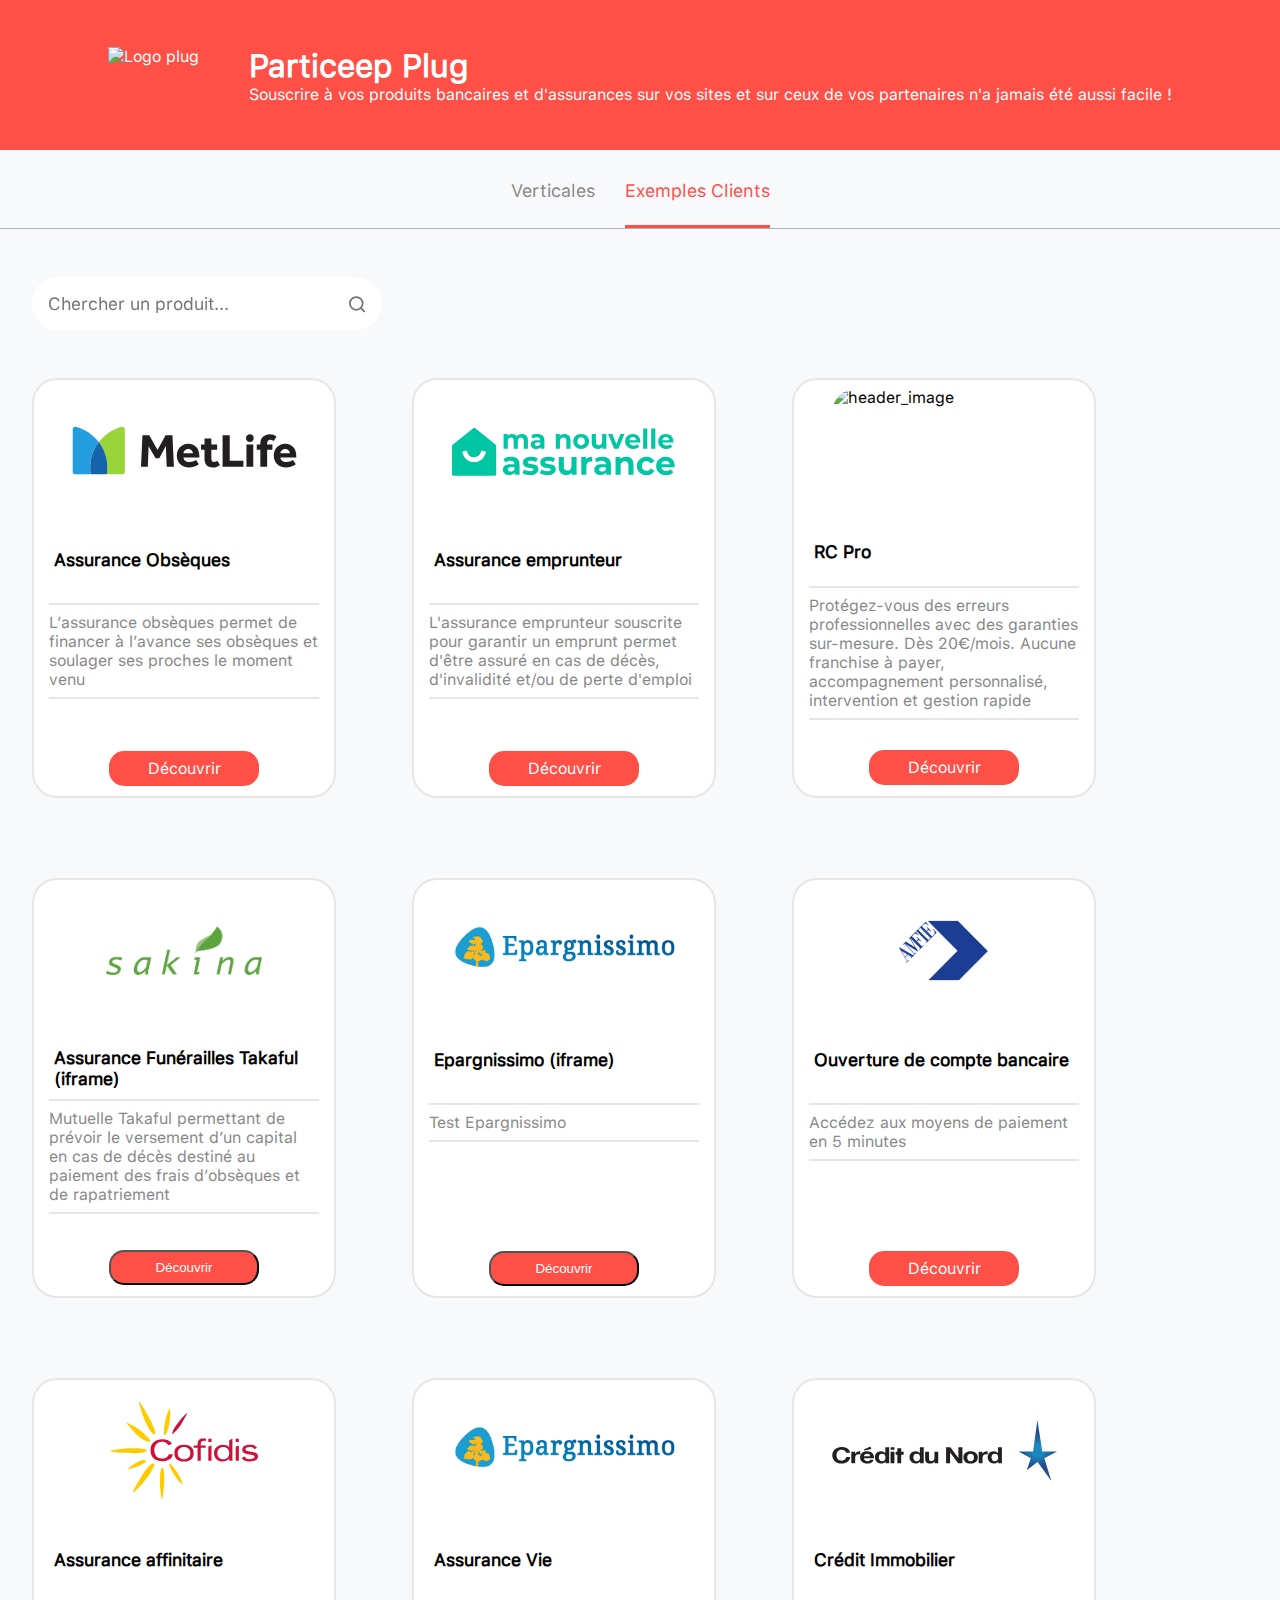
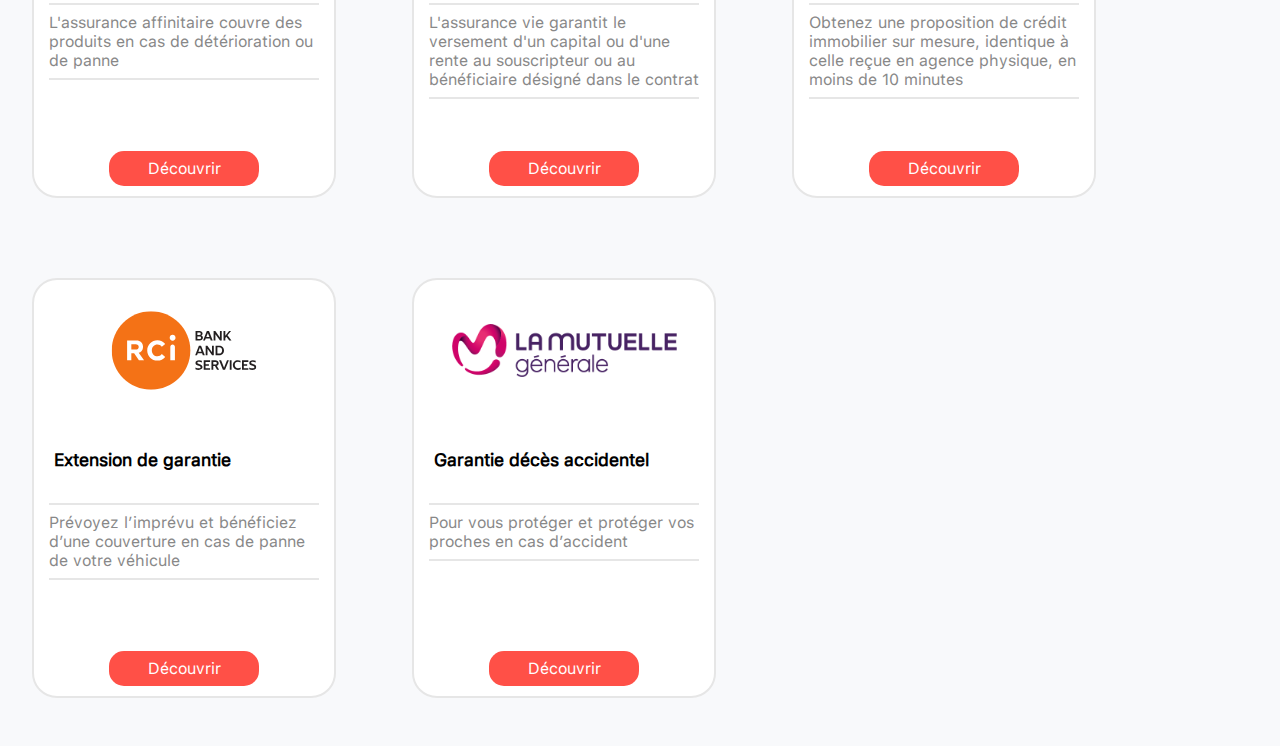
==== clients.html @ 8903a79f "update-epargnisimo-iframe" ====
<!DOCTYPE html>
<html lang="fr">

<head>
    <meta charset="UTF-8">
    <meta http-equiv="X-UA-Compatible" content="IE=edge">
    <meta name="viewport" content="width=device-width, initial-scale=1.0">
    <link rel="stylesheet" href="style.css">
    <!-- Google Tag Manager -->
    <script>(function (w, d, s, l, i) {
            w[l] = w[l] || []; w[l].push({
                'gtm.start':
                    new Date().getTime(), event: 'gtm.js'
            }); var f = d.getElementsByTagName(s)[0],
                j = d.createElement(s), dl = l != 'dataLayer' ? '&l=' + l : ''; j.async = true; j.src =
                    'https://www.googletagmanager.com/gtm.js?id=' + i + dl; f.parentNode.insertBefore(j, f);
        })(window, document, 'script', 'dataLayer', 'GTM-K5F97CJ');</script>
    <script>(function (w, d, s, l, i) {
            w[l] = w[l] || []; w[l].push({
                'gtm.start':
                    new Date().getTime(), event: 'gtm.js'
            }); var f = d.getElementsByTagName(s)[0],
                j = d.createElement(s), dl = l != 'dataLayer' ? '&l=' + l : ''; j.async = true; j.src =
                    'https://www.googletagmanager.com/gtm.js?id=' + i + dl; f.parentNode.insertBefore(j, f);
        })(window, document, 'script', 'dataLayer', 'GTM-NXRGBB3');</script>
    <!-- End Google Tag Manager -->
    <link rel="icon" type="image/png" href="img/favicon-16x16.png" sizes="16x16">
    <link rel="icon" type="image/png" href="img/favicon-32x32.png" sizes="32x32">
    <link rel="icon" type="image/png" href="img/apple-touch-icon.png" sizes="180x180">
    <title>Particeep Plug</title>
</head>

<body>
    <header>
        <img src="img/Plug-2-Full-Blanc.svg" alt="Logo plug" class="logo">
        <div class="text-header">
            <h1>Particeep Plug</h1>
            <p>Souscrire à vos produits bancaires et d'assurances sur vos sites et sur ceux de vos partenaires n'a
                jamais
                été aussi facile !</p>
        </div>
    </header>
    <div class="tab">
        <a href="index.html">Verticales</a>
        <a href="clients.html" class="active-tab">Exemples Clients</a>
    </div>
    <div class="config-container">
        <div class="config-resizer">
            <input type="text" placeholder="Chercher un produit..." class="search">
        </div>
    </div>
    <div class="content">
        <div class="card">
            <img src="img/MetLife_logo.svg" alt="header_image" class="header-card">
            <h2 class="title-card">Assurance Obsèques</h2>
            <p class="content-card">L’assurance obsèques permet de financer à l’avance ses obsèques et soulager ses
                proches le moment venu</p>
            <a href="https://test-sub.particeep.com/subscription/plug/82b18086-37d3-4c8b-9838-a4cc86f9363c/36778f28-e216-439f-a7c2-0859e55e2952/new"
                target="_blank" class="button-card">Découvrir</a>
        </div>
        <div class="card">
            <img src="img/logo_mna.svg" alt="header_image" class="header-card">
            <h2 class="title-card">Assurance emprunteur</h2>
            <p class="content-card">L'assurance emprunteur souscrite pour garantir un emprunt permet d'être assuré en
                cas de décès, d'invalidité et/ou de perte d'emploi</p>
            <a href="https://test-sub.particeep.com/subscription/plug/82b18086-37d3-4c8b-9838-a4cc86f9363c/2b0032b0-a1f9-40a5-9c42-0fefa5172ec2/new"
                target="_blank" class="button-card">Découvrir</a>
        </div>
        <div class="card">
            <img src="https://api.particeep.com/document/56507fc9-eb04-4c3a-9e1c-c9c30a5ae0c5" alt="header_image"
                class="header-card">
            <h2 class="title-card">RC Pro</h2>
            <p class="content-card">Protégez-vous des erreurs professionnelles avec des garanties sur-mesure. Dès
                20€/mois. Aucune franchise à payer, accompagnement personnalisé, intervention et gestion rapide</p>
            <a href="https://test-sub.particeep.com/subscription/plug/82b18086-37d3-4c8b-9838-a4cc86f9363c/d9457b28-472c-4696-97cc-5064b09aee83/new"
                target="_blank" class="button-card">Découvrir</a>
        </div>
        <div class="card">
            <img src="img/sakina-01.png" alt="header_image" class="header-card">
            <h2 class="title-card">Assurance Funérailles Takaful (iframe) </h2>
            <p class="content-card">Mutuelle Takaful permettant de prévoir le versement d’un capital en cas de décès
                destiné au paiement des frais d’obsèques et de rapatriement</p>
            <script>
                var ptc_plug_extra_data = { "031f12d3-cf23-4fe2-b2db-f4a1da4d1d2e_first_name": "Solene",
                "da85038b-d52c-4ce5-a837-774de086c538_last_name" : "Tordeur"
                 }
            </script>
            <button id="pcp-plug-button-39f42304-a16a-4b0e-a07c-261ddcea2b14" class="button-card">Découvrir</button>
            <script async
                src="https://test-sub.particeep.com/subscription/plug/82b18086-37d3-4c8b-9838-a4cc86f9363c/39f42304-a16a-4b0e-a07c-261ddcea2b14/script"></script>
        </div>
        <div class="card">
            <img src="img/logo-Epargnissimo-2.png" alt="header_image" class="header-card">
            <h2 class="title-card">Epargnissimo (iframe) </h2>
            <p class="content-card">Test Epargnissimo</p>
            <button id="pcp-plug-button-7df202e1-5822-48fb-9f99-190528dc5618/prod_life-32f7eb44-0f9a-4d0e-8ebb-d6cca0e9c2a2" class="button-card">Découvrir</button>
            <script async src="https://test-sub-life.particeep.com/subscription/plug/7df202e1-5822-48fb-9f99-190528dc5618/prod_life-32f7eb44-0f9a-4d0e-8ebb-d6cca0e9c2a2/script"></script>
        </div>
        <div class="card">
            <img src="img/logo-amfie.png" alt="header_image" class="header-card">
            <h2 class="title-card">Ouverture de compte bancaire</h2>
            <p class="content-card">Accédez aux moyens de paiement en 5 minutes</p>
            <a href="https://test-sub.particeep.com/subscription/plug/82b18086-37d3-4c8b-9838-a4cc86f9363c/169707bd-5d35-482e-b03e-1c77e151abe0/new"
                target="_blank" class="button-card">Découvrir</a>
        </div>
        <div class="card">
            <img src="img/Logo_Cofidis.svg" alt="header_image" class="header-card">
            <h2 class="title-card">Assurance affinitaire</h2>
            <p class="content-card">L'assurance affinitaire couvre des produits en cas de détérioration ou de panne</p>
            <a href="https://test-sub.particeep.com/subscription/plug/82b18086-37d3-4c8b-9838-a4cc86f9363c/166e5ad8-dc10-465a-a9fc-6ff2f69bed4d/new"
                target="_blank" class="button-card">Découvrir</a>
        </div>
        <div class="card">
            <img src="img/logo-Epargnissimo-2.png" alt="header_image" class="header-card">
            <h2 class="title-card">Assurance Vie</h2>
            <p class="content-card">L'assurance vie garantit le versement d'un capital ou d'une rente au souscripteur ou
                au bénéficiaire désigné dans le contrat</p>
            <a href="https://test-sub-life.particeep.com/subscription/plug/7df202e1-5822-48fb-9f99-190528dc5618/prod_life-32f7eb44-0f9a-4d0e-8ebb-d6cca0e9c2a2/new"
                target="_blank" class="button-card">Découvrir</a>
        </div>
        <div class="card">
            <img src="img/credit_du_nord.svg" alt="header_image" class="header-card">
            <h2 class="title-card">Crédit Immobilier</h2>
            <p class="content-card">Obtenez une proposition de crédit immobilier sur mesure, identique à celle reçue en
                agence physique, en moins de 10 minutes</p>
            <a href="https://test-sub.particeep.com/subscription/plug/82b18086-37d3-4c8b-9838-a4cc86f9363c/00995de7-bae7-4f63-b74e-c85edb05074a/new"
                target="_blank" class="button-card">Découvrir</a>
        </div>
        <div class="card">
            <img src="img/RCI_Banque-Logo.svg" alt="header_image" class="header-card">
            <h2 class="title-card">Extension de garantie</h2>
            <p class="content-card">Prévoyez l’imprévu et bénéficiez d’une couverture en cas de panne de votre véhicule
            </p>
            <a href="https://test-sub.particeep.com/subscription/plug/cb6d188b-b7b7-42f2-a3e0-f1405723c8d9/deea5437-df6f-42a5-9d3f-e830c723d39b/new"
                target="_blank" class="button-card">Découvrir</a>
        </div>
        <div class="card">
            <img src="img/poseo.svg" alt="header_image" class="header-card">
            <h2 class="title-card">Garantie décès accidentel</h2>
            <p class="content-card">Pour vous protéger et protéger vos proches en cas d’accident</p>
            <a href="https://test-sub.particeep.com/subscription/plug/82b18086-37d3-4c8b-9838-a4cc86f9363c/f88f4252-3ed5-49c0-9a29-32414690a2e3/new"
                target="_blank" class="button-card">Découvrir</a>
        </div>
    </div>
    <script src="js/jquery-3.6.0.slim.min.js"></script>
    <script src="js/script.js"></script>
</body>

</html>
---- style.css ----
@font-face {
    font-family: 'sf-pro';
    src:    url('./font/SF-Pro-Text-Bold.otf');
    src:    url('./font/SF-Pro-Text-Medium.otf');
    src:    url('./font/SF-Pro-Text-Regular.otf');
    font-display: fallback;
  }

:root {
    --font-primary : 'sf-pro', -apple-system, BlinkMacSystemFont, sans-serif;
    --primary-color : #FF5047;
    --main-font-color : #888;
}

* {
    padding: 0;
    margin: 0;
}

body {
    background-color: #F8F9FB;
    font-family: var(--font-primary);
}

header {
    background-color: var(--primary-color);
    color: white;
    height: 150px;
    padding-left: 50px;
    padding-right: 50px;
    display: -webkit-box;
    display: -ms-flexbox;
    display: flex;
    justify-items: center;
    -webkit-box-align: center;
        -ms-flex-align: center;
            align-items: center;
    -webkit-box-pack: center;
        -ms-flex-pack: center;
            justify-content: center;

}

.logo {
    height: 57px;
    display: block;
    margin-right: 50px;
}

.text-header {
    display: -webkit-box;
    display: -ms-flexbox;
    display: flex;
    -webkit-box-pack: center;
        -ms-flex-pack: center;
            justify-content: center;
    -webkit-box-orient: vertical;
    -webkit-box-direction: normal;
        -ms-flex-direction: column;
            flex-direction: column;
}

.tab {
    background-color: #F8F9FB;
    border-bottom: 1px solid #AEB4BE;
    display: flex;
    justify-content: center;
    align-items: center;
    font-size: large;
    padding: 5px 0 0 0;
}

.tab a {
    text-decoration: none;
    padding: 0;
    height: 70px;
    display: flex;
    align-items: center;
    justify-content: center;
    color: var(--main-font-color);
    border-bottom: 3px solid #F8F9FB;
    transition: all 0.3s ease;
}

.tab a:hover {
    border-bottom: 3px solid var(--main-font-color);
}

.active-tab{
    border-bottom: 3px solid var(--primary-color) !important;
    color: var(--primary-color) !important;
}

.tab > a:nth-child(1){
    margin-right: 15px;
}

.tab > a:nth-child(2){
    margin-left: 15px;
}

.config-container {
    background-color: #F8F9FB;
    position: sticky;
    top: -1px;
    z-index: 100;
}

.config-resizer {
    max-width: 1600px;
    justify-content: space-between;
    align-items: center;
    display: flex;
    flex-wrap: wrap;
    margin: auto;
    padding : 0 2rem;
}

.chip-container {
    width: 60%;
    display: flex;
    align-items: center;
    justify-content: space-between;
    flex-wrap: wrap;
}

.config-container.isSticky {
    -webkit-box-shadow: 0 6px 18px 0 rgb(0 0 0 / 10%);
            box-shadow: 0 6px 18px 0 rgb(0 0 0 / 10%);
}

input[type="checkbox"] {
    display: none;
}
  
  input[type="checkbox"] + label {
    -webkit-transition: all 500ms ease;
    transition: all 500ms ease;
    font-size: 18px;
    cursor: pointer;
    border-radius: 50px;
    background-color: #fff;
    border:solid 2px var(--main-font-color);
    padding: 0.5rem 2rem;
    display: inline-block;
    -moz-user-select: -moz-none;
    -webkit-user-select: none;
    -ms-user-select: none;
    user-select: none;
    color: var(--main-font-color);
    margin: 5px 0;
  }
  
  
  input[type="checkbox"]:checked + label {
    -webkit-transition: all 500ms ease;
    transition: all 500ms ease;
    background-color: var(--primary-color); color: white; border-color:var(--primary-color);
  }
  

.search {
    display: block;
    margin: auto;
    background: none;
    border: none;
    margin: 3rem 0;
    padding: 1rem;
    border-radius: 30px;
    -webkit-transition: all 200ms ease-in-out;
    -o-transition: all 200ms ease-in-out;
    transition: all 200ms ease-in-out;
}

input[type="text"]{
    font-family: var(--font-primary);
    font-size: 1.1rem;
    color: var(--main-font-color);
    width: 350px;
   -webkit-box-sizing: border-box;
    box-sizing:        border-box;
    background-color: white;
    background-image: url("img/Loupe.svg");
    background-repeat: no-repeat;
    background-size: 1.1rem 1.1rem;
    background-position-y: center;
    background-position-x: calc(100% - 1rem);
    -webkit-filter: grayscale(100%);
            filter: grayscale(100%);
}

input[type="text"]:focus{
    -webkit-filter: grayscale(0%);
            filter: grayscale(0%);
}

.search:focus {
    outline: none;
    -webkit-box-shadow: 0 6px 18px 0 rgb(0 0 0 / 10%);
            box-shadow: 0 6px 18px 0 rgb(0 0 0 / 10%);
}

.category-divider {
    max-width: 1600px;
    width: 100%;
    height: 30px;
    margin: auto;
    display: block;
    font-size: larger;
    color: var(--main-font-color);
    border-bottom: 2px solid var(--main-font-color);
    margin-bottom: 4rem;
}

.content {
    display: -ms-grid;
    display: grid;
    max-width: 1600px;
    grid-template-columns: repeat(auto-fit, minmax(200px, 300px));
    grid-auto-rows: auto;
    place-items: center start;
    grid-gap: 5rem;
    padding : 0 2rem;
    margin: auto;
    margin-bottom: 3rem;
    /* -webkit-box-pack: space-between;
        -ms-flex-pack: space-between;
            justify-content: space-between; */
}

.card {
    display: -ms-grid;
    display: grid;
    grid-auto-columns: auto;
    -ms-grid-rows: 125px 1.1rem 0.5fr 2.5rem;
    grid-template-rows: 125px 1.1rem 0.5fr 2.5rem;
    width: 100%;
    height: 400px;
    background-color: white;
    border-radius: 25px;
    -ms-flex-line-pack: justify;
        align-content: space-between;
    border: 2px solid #e6e6e6;
    padding: 0.5rem 0;
    -webkit-transition: all 200ms ease-in-out;
    -o-transition: all 200ms ease-in-out;
    transition: all 200ms ease-in-out;
}

.card-vertical {
    -ms-grid-rows: 100px 1.1rem 2.5rem;
    grid-template-rows: 125px 1.1rem 2.5rem;
    height: 250px;
    text-align: center;
}

.card:hover{
    -webkit-box-shadow: 0 6px 18px 0 rgb(0 0 0 / 10%);
            box-shadow: 0 6px 18px 0 rgb(0 0 0 / 10%);
    -webkit-transform: translateY(-6px);
        -ms-transform: translateY(-6px);
            transform: translateY(-6px);
}

.hide-card {
    display: none;
}

.header-card {
    margin: auto;
    height: 125px;
    /* Passer en 100% si object-fit =  cover */
    width: 75%;
    /* Passer en cover lorsqu'on mettra des vrais images et pas des logos */
    -o-object-fit: contain;
       object-fit: contain;
    border-radius: 25px 25px 0 0;
}

.title-card{
    font-size: 1.1rem;
    margin: 0 20px;
}

.content-card{
    color: var(--main-font-color);
    margin-left: 15px;
    margin-right: 15px;
    border-top: 2px solid #e6e6e6;
    border-bottom: 2px solid #e6e6e6; 
    -ms-flex-item-align: start; 
        -ms-grid-row-align: start; 
        align-self: start;
    padding: 0.5rem 0;
}

.button-card{
    background: var(--primary-color);
    color: white;
    width: 150px;
    text-align: center;
    padding-top: 0.5rem;
    padding-bottom: 0.5rem;
    border-radius: 15px;
    cursor: pointer;
    -ms-flex-item-align: center;
        -ms-grid-row-align: center;
        align-self: center;
    -ms-grid-column-align: center;
        justify-self: center;
    -webkit-transition: all ease-in-out 200ms;
    -o-transition: all ease-in-out 200ms;
    transition: all ease-in-out 200ms;
    text-decoration: none;
}

.button-card:hover{
    background-color: white;
    color: var(--primary-color);
    border: 2px solid var(--primary-color)
}

.soon-card {
    margin: auto;
    color: black;
    font-size: 1.1rem;
    font-weight: 800;
}

@media (max-width: 600px) {
    .text-header {
        display: none;
    }

    .logo {
        margin-right: unset;
    }

    input[type="text"]{
        width: 250px;
    }
}

@media (max-width: 1100px) {
    .chip-container {
        display: none;
    }

    .config-resizer {
        justify-content: center;
    }
}
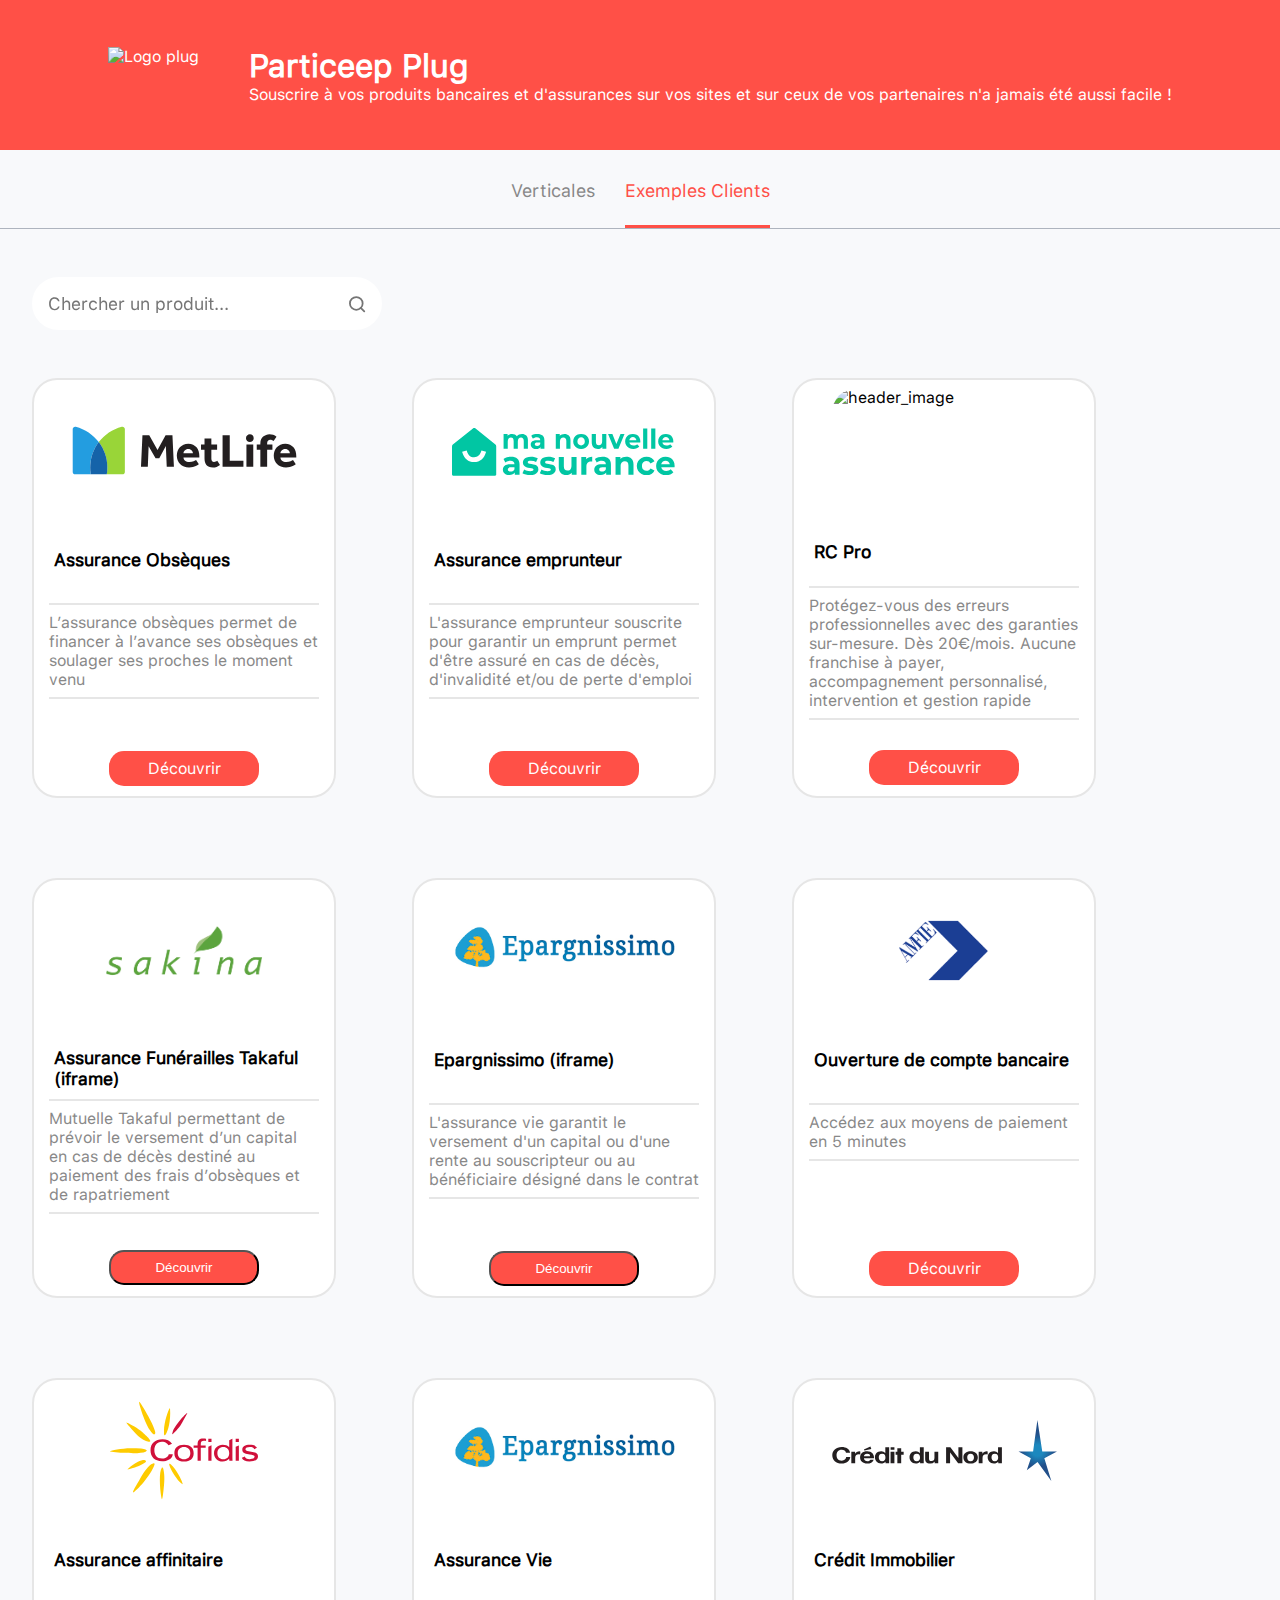
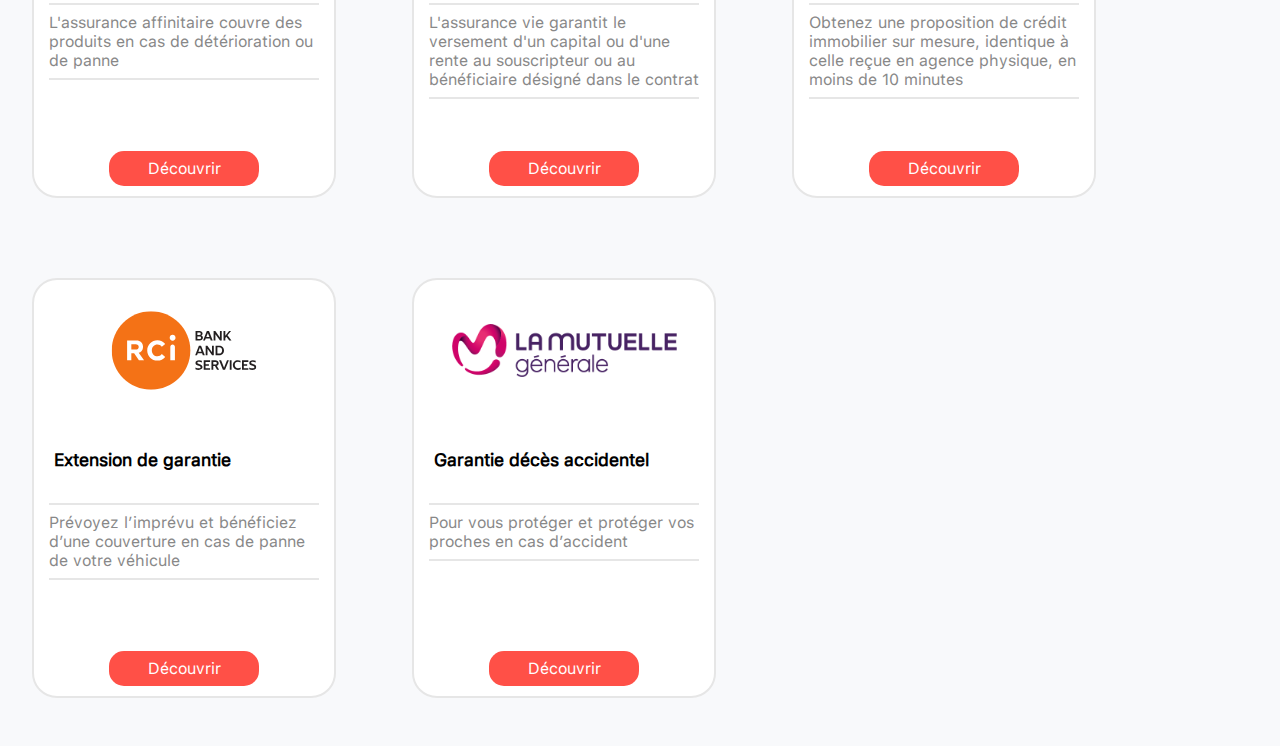
==== commit 2dcf3b36: "update2-epargnissimo-iframe" ====
--- a/clients.html
+++ b/clients.html
@@ -91,11 +91,19 @@
         </div>
         <div class="card">
             <img src="img/logo-Epargnissimo-2.png" alt="header_image" class="header-card">
-            <h2 class="title-card">Epargnissimo (iframe) </h2>
-            <p class="content-card">Test Epargnissimo</p>
-            <button id="pcp-plug-button-7df202e1-5822-48fb-9f99-190528dc5618/prod_life-32f7eb44-0f9a-4d0e-8ebb-d6cca0e9c2a2" class="button-card">Découvrir</button>
+            <h2 class="title-card">Epargnissimo (iframe)</h2>
+            <p class="content-card">L'assurance vie garantit le versement d'un capital ou d'une rente au souscripteur ou
+                au bénéficiaire désigné dans le contrat</p>
+            <script>
+                var ptc_plug_extra_data = {
+                    "031f12d3-cf23-4fe2-b2db-f4a1da4d1d2e_first_name": "Solene",
+                    "da85038b-d52c-4ce5-a837-774de086c538_last_name": "Tordeur"
+                }
+            </script>
+            <button id="pcp-plug-button-prod_life-32f7eb44-0f9a-4d0e-8ebb-d6cca0e9c2a2" class="button-card">Découvrir</button>
             <script async src="https://test-sub-life.particeep.com/subscription/plug/7df202e1-5822-48fb-9f99-190528dc5618/prod_life-32f7eb44-0f9a-4d0e-8ebb-d6cca0e9c2a2/script"></script>
         </div>
+        
         <div class="card">
             <img src="img/logo-amfie.png" alt="header_image" class="header-card">
             <h2 class="title-card">Ouverture de compte bancaire</h2>
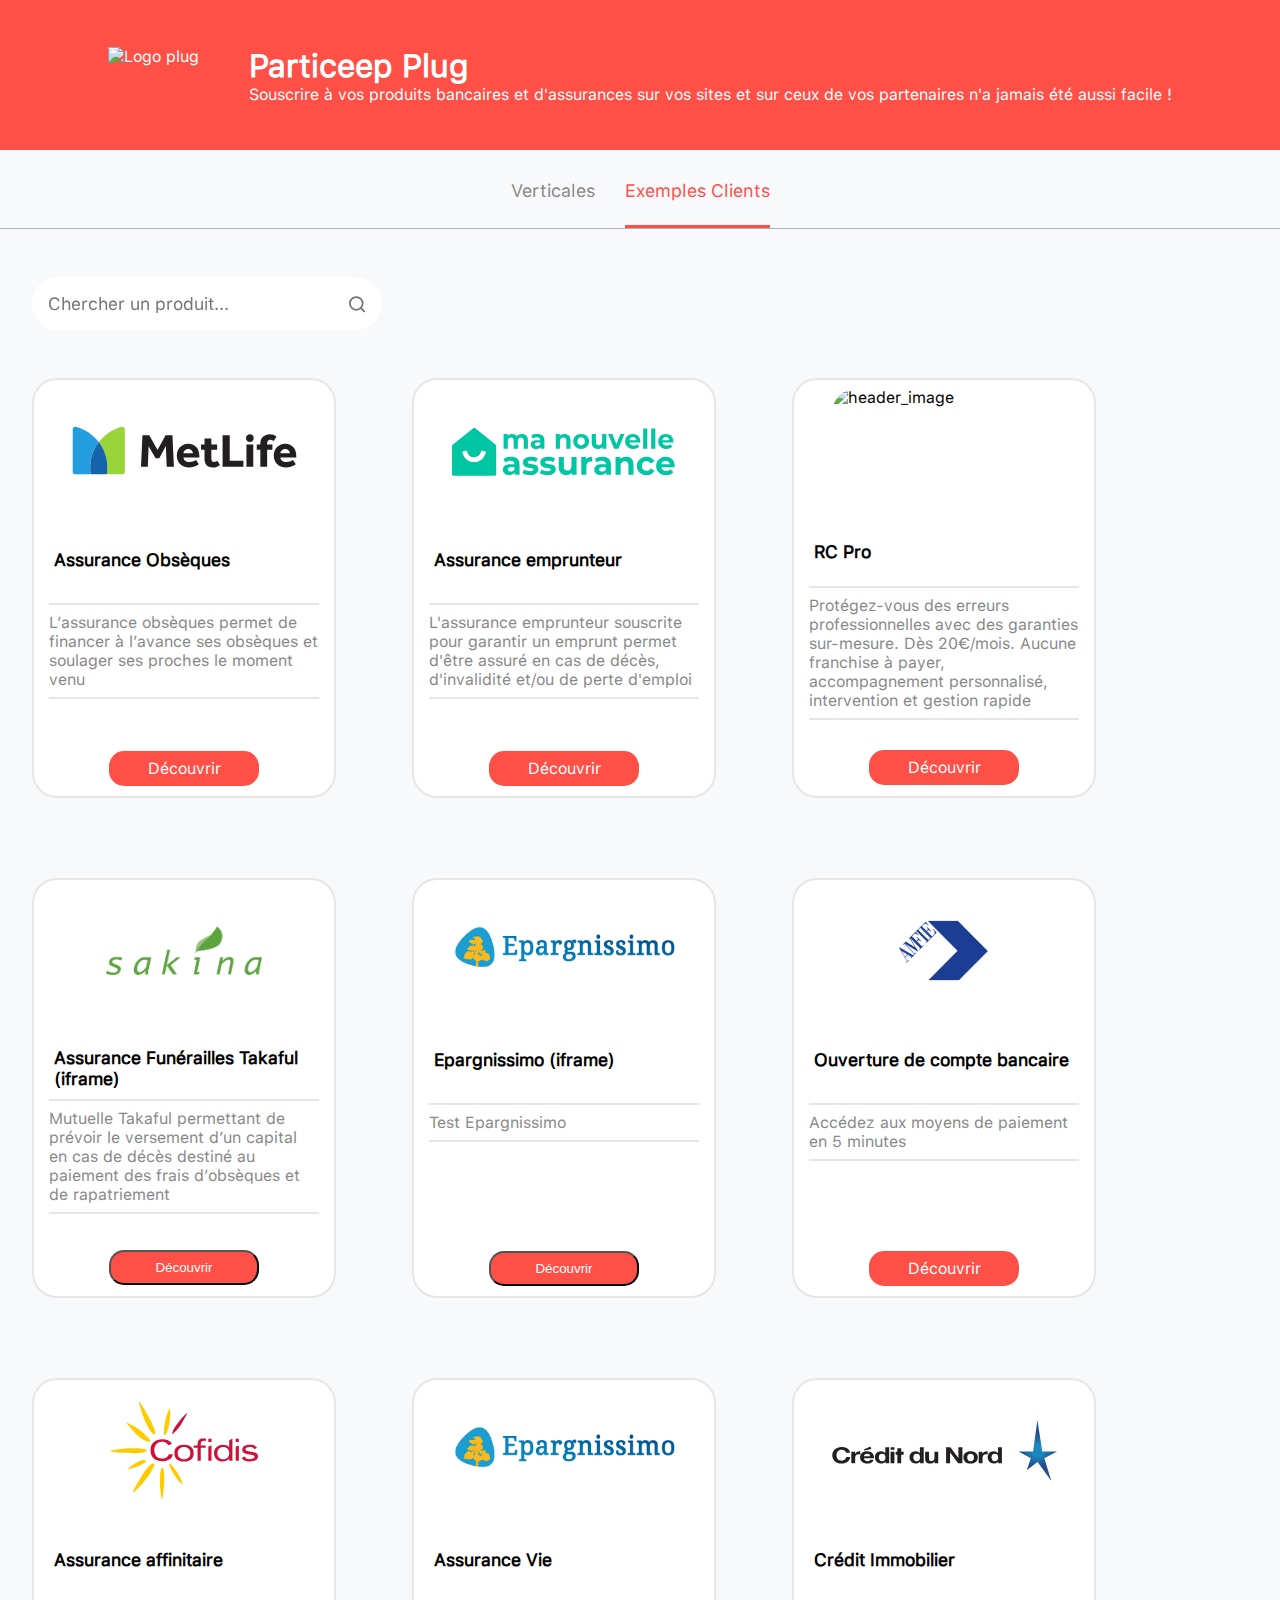
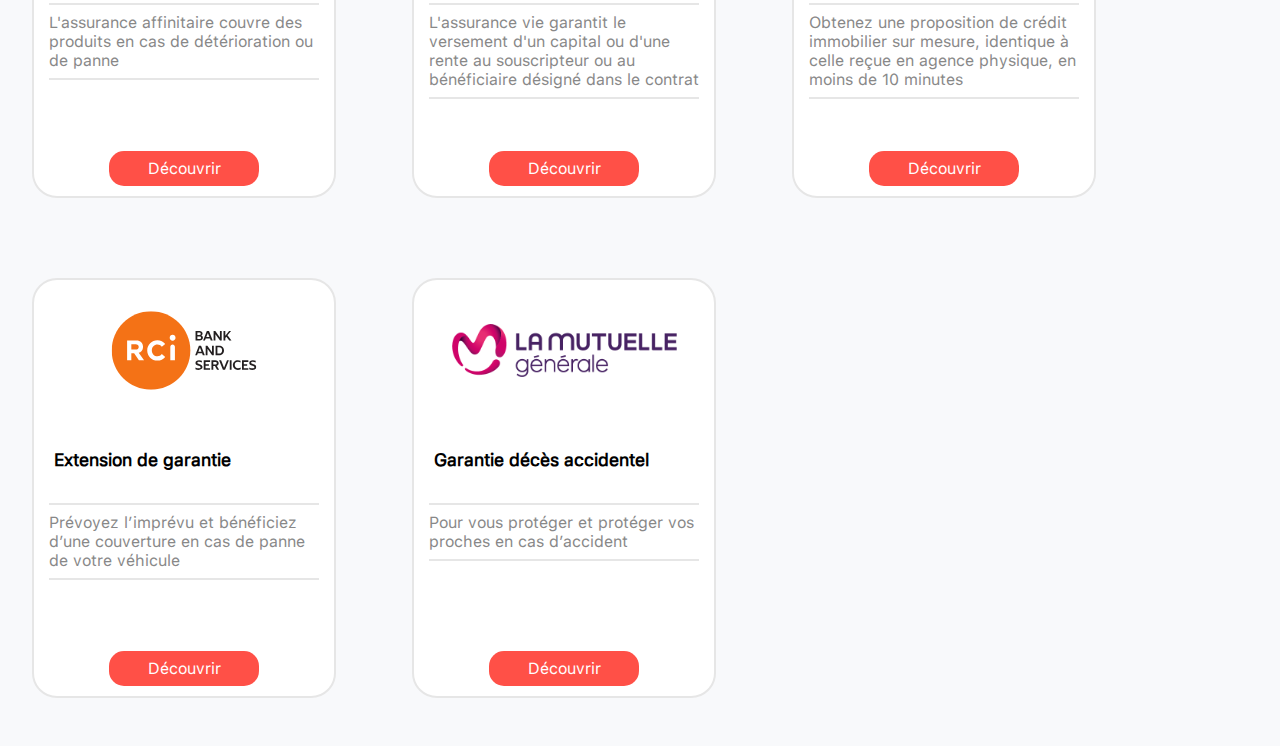
==== commit 01716a79: "Update link" ====
--- a/clients.html
+++ b/clients.html
@@ -91,19 +91,11 @@
         </div>
         <div class="card">
             <img src="img/logo-Epargnissimo-2.png" alt="header_image" class="header-card">
-            <h2 class="title-card">Epargnissimo (iframe)</h2>
-            <p class="content-card">L'assurance vie garantit le versement d'un capital ou d'une rente au souscripteur ou
-                au bénéficiaire désigné dans le contrat</p>
-            <script>
-                var ptc_plug_extra_data = {
-                    "031f12d3-cf23-4fe2-b2db-f4a1da4d1d2e_first_name": "Solene",
-                    "da85038b-d52c-4ce5-a837-774de086c538_last_name": "Tordeur"
-                }
-            </script>
-            <button id="pcp-plug-button-prod_life-32f7eb44-0f9a-4d0e-8ebb-d6cca0e9c2a2" class="button-card">Découvrir</button>
-            <script async src="https://test-sub-life.particeep.com/subscription/plug/7df202e1-5822-48fb-9f99-190528dc5618/prod_life-32f7eb44-0f9a-4d0e-8ebb-d6cca0e9c2a2/script"></script>
+            <h2 class="title-card">Epargnissimo (iframe) </h2>
+            <p class="content-card">Test Epargnissimo</p>
+            <button id="pcp-plug-button-prod_life-05f68504-755c-4a58-a954-9b2f3343b97a" class="button-card">Découvrir</button>
+            <script async src="https://test-sub.particeep.com/subscription/plug/7df202e1-5822-48fb-9f99-190528dc5618/prod_life-05f68504-755c-4a58-a954-9b2f3343b97a/script"></script>
         </div>
-        
         <div class="card">
             <img src="img/logo-amfie.png" alt="header_image" class="header-card">
             <h2 class="title-card">Ouverture de compte bancaire</h2>
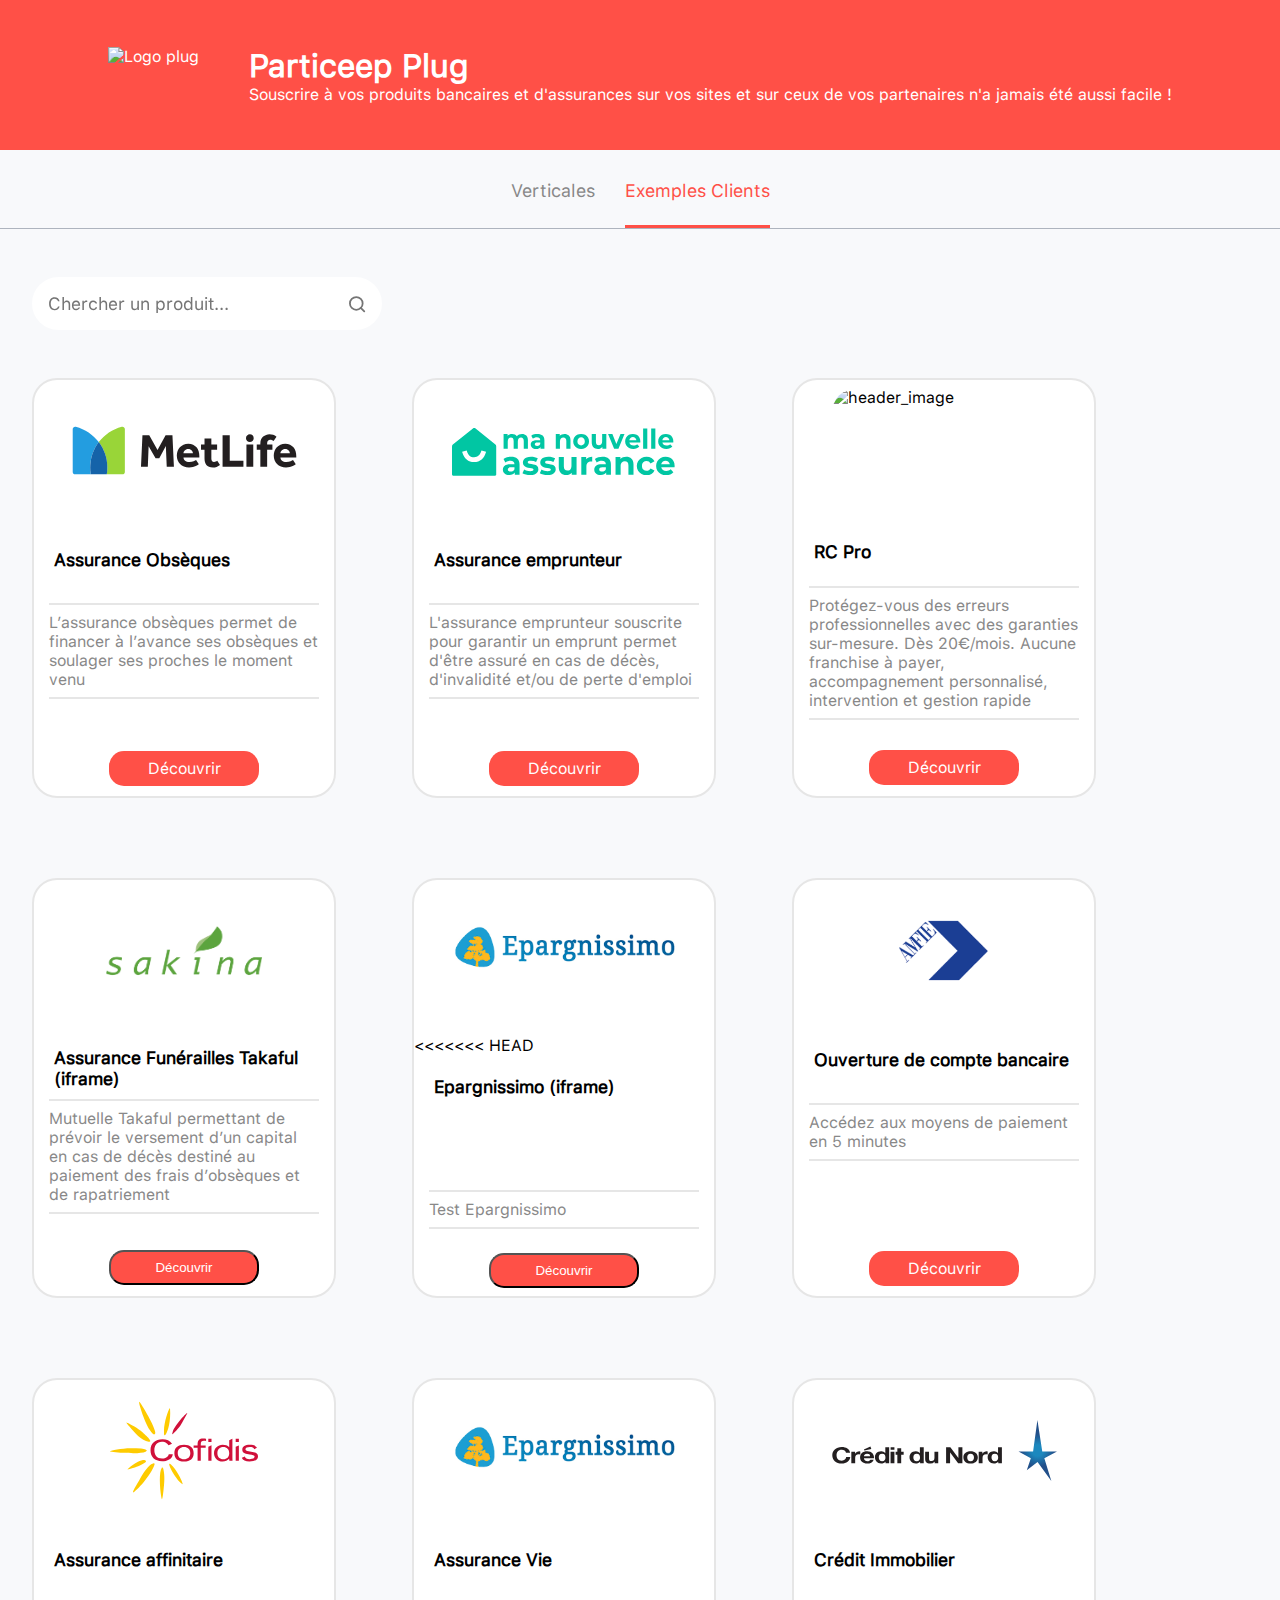
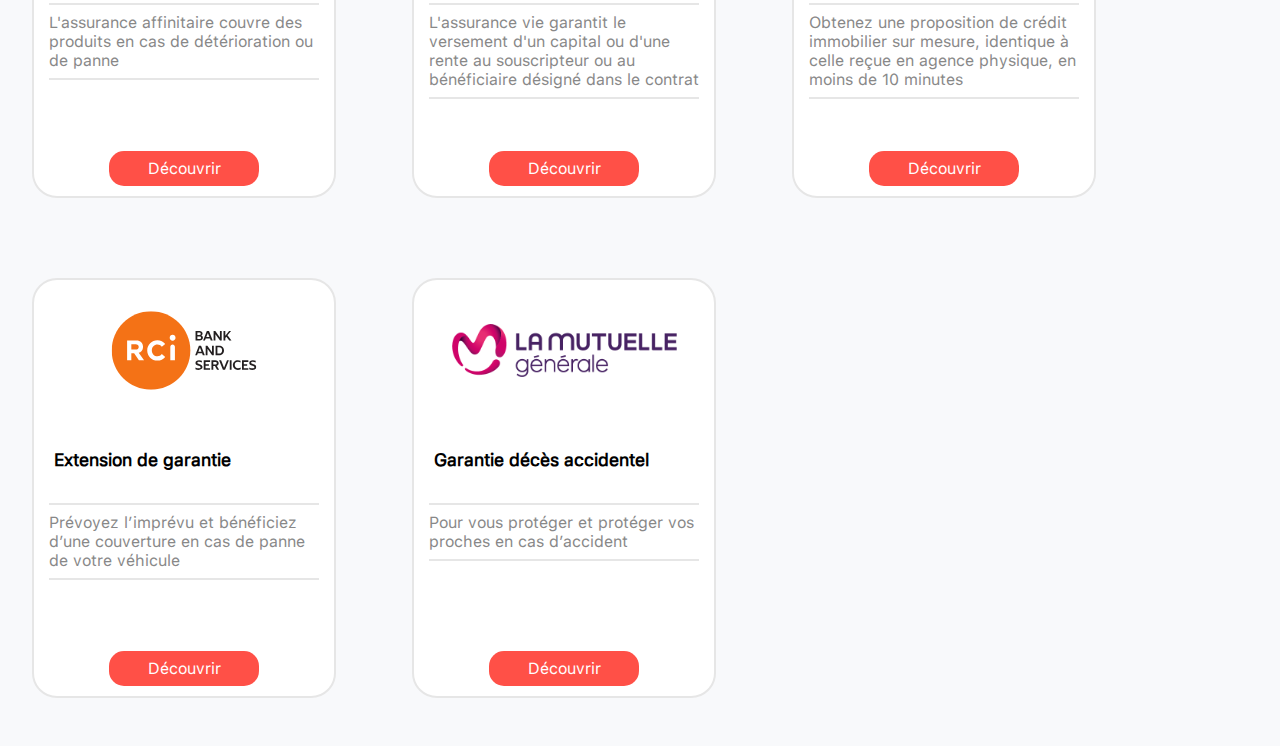
==== commit 2c23e395: "Update" ====
--- a/clients.html
+++ b/clients.html
@@ -91,6 +91,7 @@
         </div>
         <div class="card">
             <img src="img/logo-Epargnissimo-2.png" alt="header_image" class="header-card">
+<<<<<<< HEAD
             <h2 class="title-card">Epargnissimo (iframe) </h2>
             <p class="content-card">Test Epargnissimo</p>
             <button id="pcp-plug-button-prod_life-05f68504-755c-4a58-a954-9b2f3343b97a" class="button-card">Découvrir</button>
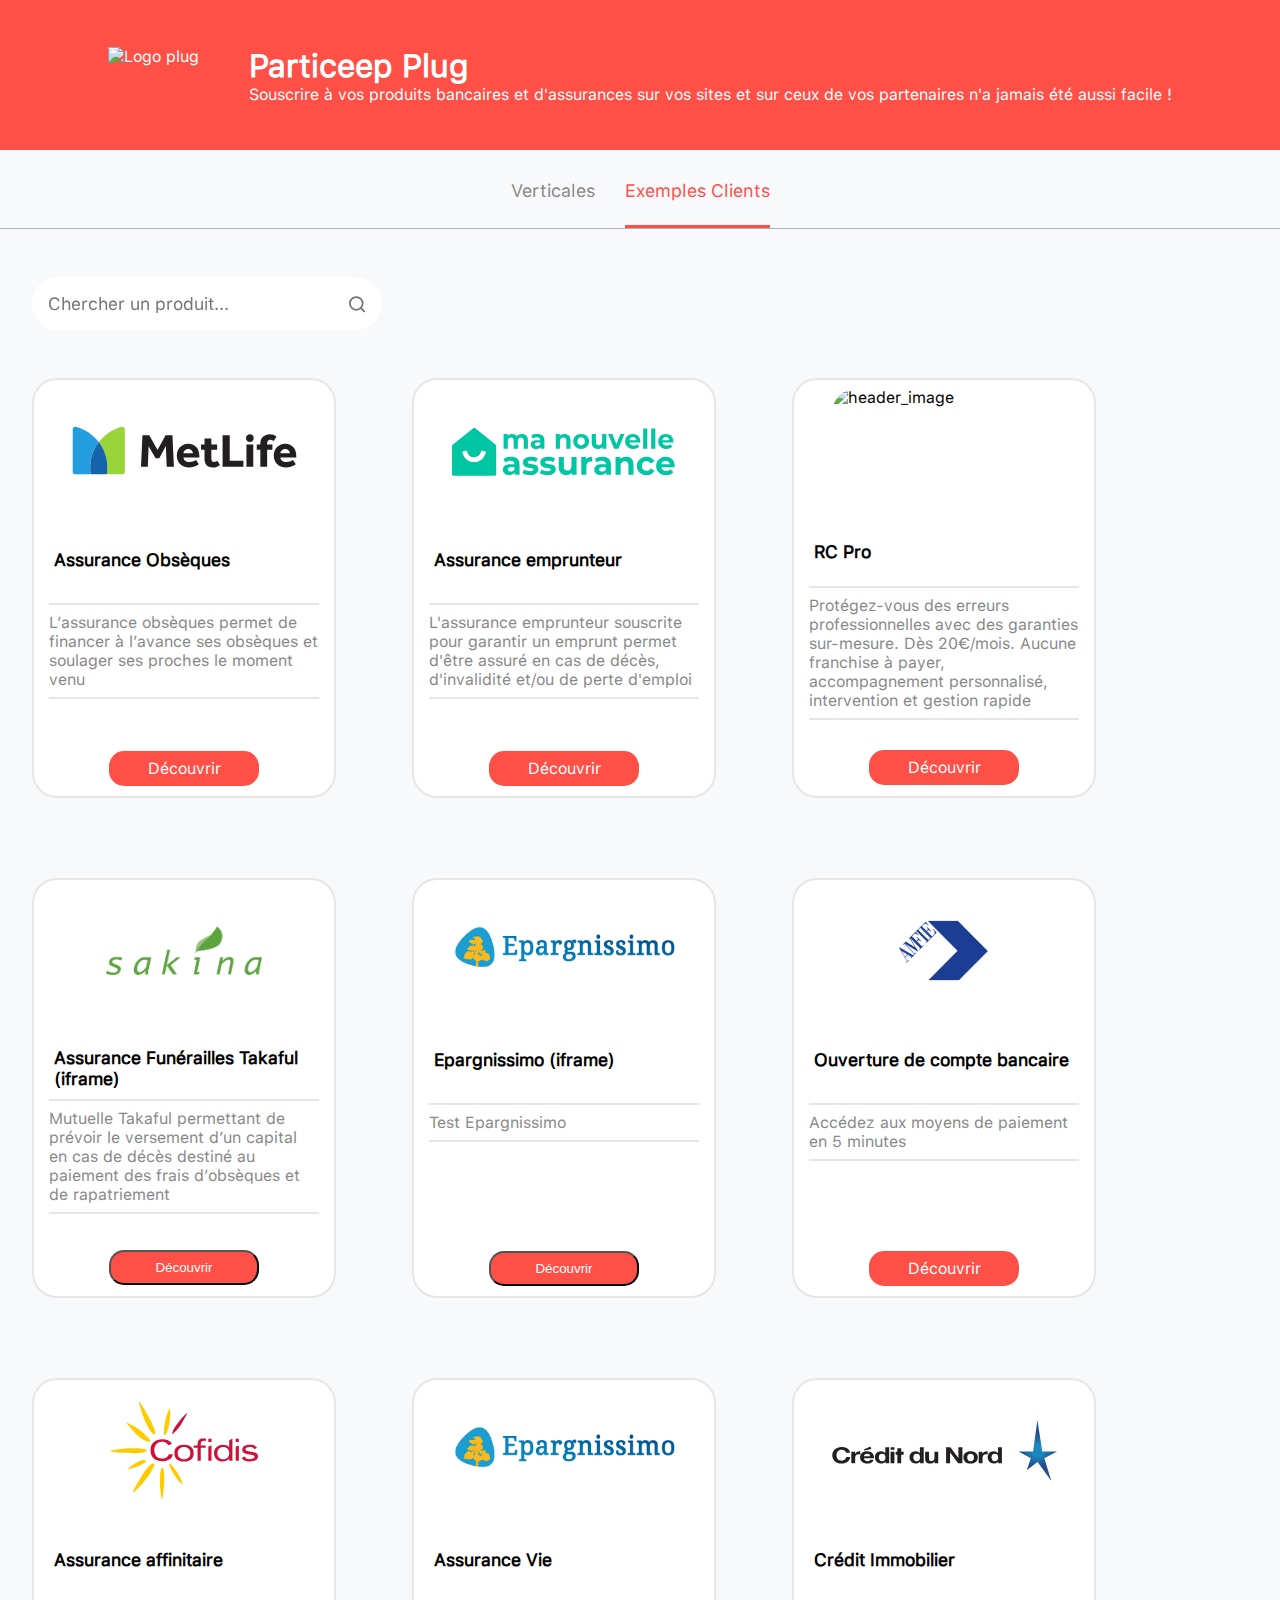
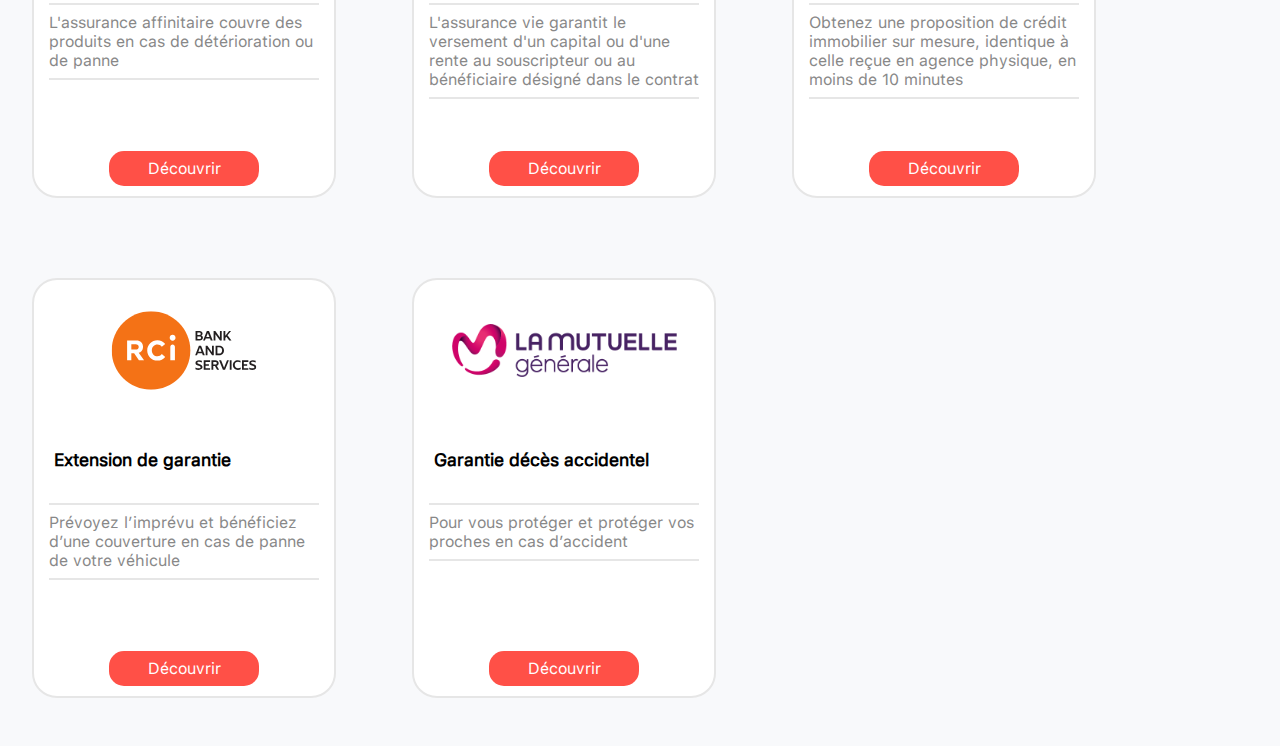
==== commit a5ce1ffe: "Delete "Head" comment" ====
--- a/clients.html
+++ b/clients.html
@@ -91,17 +91,16 @@
         </div>
         <div class="card">
             <img src="img/logo-Epargnissimo-2.png" alt="header_image" class="header-card">
-<<<<<<< HEAD
             <h2 class="title-card">Epargnissimo (iframe) </h2>
             <p class="content-card">Test Epargnissimo</p>
             <button id="pcp-plug-button-prod_life-05f68504-755c-4a58-a954-9b2f3343b97a" class="button-card">Découvrir</button>
-            <script async src="https://test-sub.particeep.com/subscription/plug/7df202e1-5822-48fb-9f99-190528dc5618/prod_life-05f68504-755c-4a58-a954-9b2f3343b97a/script"></script>
+            <script async src="https://test-sub-life.particeep.com/subscription/plug/7df202e1-5822-48fb-9f99-190528dc5618/prod_life-05f68504-755c-4a58-a954-9b2f3343b97a/script"></script>
         </div>
         <div class="card">
             <img src="img/logo-amfie.png" alt="header_image" class="header-card">
             <h2 class="title-card">Ouverture de compte bancaire</h2>
             <p class="content-card">Accédez aux moyens de paiement en 5 minutes</p>
-            <a href="https://test-sub.particeep.com/subscription/plug/82b18086-37d3-4c8b-9838-a4cc86f9363c/169707bd-5d35-482e-b03e-1c77e151abe0/new"
+            <a href="https://test-sub.particeep.com/subscription/plug/82b18086-37d3-4c8b-9838-a4cc86f9363c/169707bd-5d35-482e-b03e-1c77e151abe0/script"
                 target="_blank" class="button-card">Découvrir</a>
         </div>
         <div class="card">
